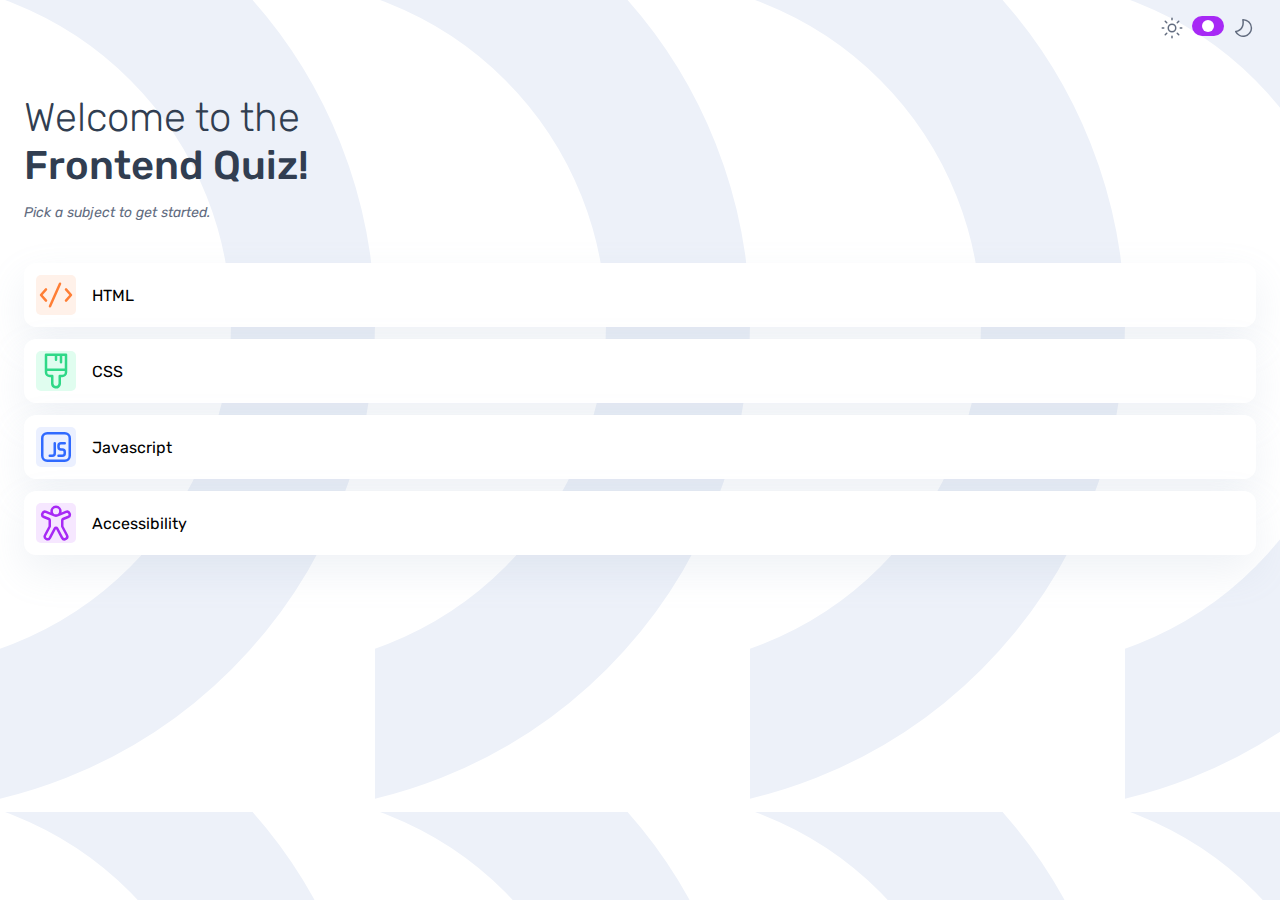
==== index.html @ c5ff5a82 "make html and css for start menu" ====
<!DOCTYPE html>
<html lang="en">
  <head>
    <meta charset="UTF-8" />
    <meta name="viewport" content="width=device-width, initial-scale=1.0" />
    <link rel="preconnect" href="https://fonts.googleapis.com" />
    <link rel="preconnect" href="https://fonts.gstatic.com" crossorigin />
    <link
      href="https://fonts.googleapis.com/css2?family=Rubik:ital,wght@0,300;0,400;0,500;1,400&display=swap"
      rel="stylesheet"
    />
    <link rel="stylesheet" href="./common.css" />
    <title>Document</title>
  </head>
  <body>
    <main class="main-container">
      <header class="startMenu-header">
        <svg
          class="icon-sunlight"
          xmlns="http://www.w3.org/2000/svg"
          width="24"
          height="24"
          fill="none"
          viewBox="0 0 24 24"
        >
          <path
            fill="#626C7F"
            d="M12 1.5a.75.75 0 0 1 .75.75v1.5a.75.75 0 1 1-1.5 0v-1.5A.75.75 0 0 1 12 1.5Zm0 15a4.5 4.5 0 1 0 0-9 4.5 4.5 0 0 0 0 9Zm0-1.5a3 3 0 1 1 0-6 3 3 0 0 1 0 6Zm9.75-2.25a.75.75 0 1 0 0-1.5h-1.5a.75.75 0 1 0 0 1.5h1.5ZM12 19.5a.75.75 0 0 1 .75.75v1.5a.75.75 0 1 1-1.5 0v-1.5a.75.75 0 0 1 .75-.75Zm-8.25-6.75a.75.75 0 1 0 0-1.5h-1.5a.75.75 0 1 0 0 1.5h1.5Zm.969-8.031a.75.75 0 0 1 1.062 0l1.5 1.5a.751.751 0 0 1-1.062 1.062l-1.5-1.5a.75.75 0 0 1 0-1.062Zm1.062 14.562a.75.75 0 1 1-1.062-1.06l1.5-1.5a.75.75 0 1 1 1.062 1.06l-1.5 1.5Zm13.5-14.562a.75.75 0 0 0-1.062 0l-1.5 1.5a.751.751 0 0 0 1.062 1.062l1.5-1.5a.75.75 0 0 0 0-1.062Zm-1.062 14.562a.75.75 0 0 0 1.062-1.06l-1.5-1.5a.75.75 0 0 0-1.062 1.06l1.5 1.5Z"
          />
        </svg>
        <svg
          class="svg-turn"
          width="20"
          height="20"
          viewBox="0 0 20 20"
          fill="none"
          xmlns="http://www.w3.org/2000/svg"
        >
          <circle cx="10" cy="10" r="10" fill="white" />
        </svg>
        <svg
          xmlns="http://www.w3.org/2000/svg"
          width="24"
          height="24"
          fill="none"
          viewBox="0 0 24 24"
        >
          <path
            fill="#626C7F"
            d="M11.775 4.522A7.5 7.5 0 1 1 4.898 16.09c2.104-.57 4.974-1.953 6.24-5.326.828-2.211.876-4.408.637-6.241ZM20.184 12a8.997 8.997 0 0 0-9.315-8.994.75.75 0 0 0-.713.888c.345 1.821.42 4.092-.424 6.342-1.2 3.201-4.203 4.26-6.115 4.606a.75.75 0 0 0-.542 1.066A9 9 0 0 0 20.184 12Z"
          />
        </svg>
      </header>
      <div class="wellcome">
        <h1 class="wellcome-h1">
          Welcome to the <br />
          <span class="frontend-quiz">Frontend Quiz!</span>
        </h1>
        <h4 class="pick">Pick a subject to get started.</h4>
      </div>

      <div class="section-buttons">
        <div id="html-btn" class="common-btn">
          <svg
            xmlns="http://www.w3.org/2000/svg"
            width="40"
            height="40"
            fill="none"
            viewBox="0 0 40 40"
          >
            <path
              fill="#FF7E35"
              d="M24.508 7.607a1.25 1.25 0 0 1 .634 1.65l-10 22.5a1.25 1.25 0 1 1-2.284-1.015l10-22.5a1.251 1.251 0 0 1 1.65-.635ZM10.832 13.44a1.249 1.249 0 0 1 .1 1.765L6.674 20l4.263 4.795a1.25 1.25 0 1 1-1.87 1.66l-5-5.625a1.25 1.25 0 0 1 0-1.66l5-5.625a1.25 1.25 0 0 1 1.764-.105Zm18.337 0a1.25 1.25 0 0 1 1.765.105l5 5.625a1.25 1.25 0 0 1 0 1.66l-5 5.625a1.25 1.25 0 1 1-1.87-1.66L33.327 20l-4.262-4.795a1.25 1.25 0 0 1 .105-1.765Z"
            />
          </svg>
          HTML
        </div>
        <div id="css-btn" class="common-btn">
          <svg
            xmlns="http://www.w3.org/2000/svg"
            width="40"
            height="40"
            fill="none"
            viewBox="0 0 40 40"
          >
            <path
              fill="#2FD887"
              d="M10 2.505a1.25 1.25 0 0 0-1.25 1.25V21.25a5 5 0 0 0 5 5H15v6.25a4.999 4.999 0 0 0 9.615 1.913c.25-.607.38-1.257.38-1.913v-6.25h1.255a5 5 0 0 0 5-5V3.755A1.25 1.25 0 0 0 30 2.505H10ZM28.75 17.5h-17.5V5.005h7.5V8.76a1.25 1.25 0 0 0 2.5 0V5.005h2.5v6.24a1.25 1.25 0 0 0 2.5 0v-6.24h2.5V17.5Zm-17.5 3.75V20h17.5v1.25a2.5 2.5 0 0 1-2.5 2.5h-2.505a1.25 1.25 0 0 0-1.25 1.25v7.5a2.497 2.497 0 1 1-4.995 0V25a1.25 1.25 0 0 0-1.25-1.25h-2.5a2.5 2.5 0 0 1-2.5-2.5Z"
            />
          </svg>
          CSS
        </div>
        <div id="js-btn" class="common-btn">
          <svg
            xmlns="http://www.w3.org/2000/svg"
            width="40"
            height="40"
            fill="none"
            viewBox="0 0 40 40"
          >
            <path
              fill="#306AFF"
              d="M21.25 18.75A3.75 3.75 0 0 1 25 15h3.75a1.25 1.25 0 0 1 0 2.5H25a1.25 1.25 0 0 0-1.25 1.25V20A1.25 1.25 0 0 0 25 21.25h1.25A3.75 3.75 0 0 1 30 25v1.25A3.75 3.75 0 0 1 26.25 30H22.5a1.25 1.25 0 0 1 0-2.5h3.75a1.25 1.25 0 0 0 1.25-1.25V25a1.25 1.25 0 0 0-1.25-1.25H25A3.75 3.75 0 0 1 21.25 20v-1.25ZM20 16.25a1.25 1.25 0 0 0-2.5 0v10a1.25 1.25 0 0 1-1.25 1.25h-2.5a1.25 1.25 0 0 0 0 2.5h2.5A3.75 3.75 0 0 0 20 26.25v-10Zm-15-5A6.25 6.25 0 0 1 11.25 5h17.5A6.25 6.25 0 0 1 35 11.25v17.5A6.25 6.25 0 0 1 28.75 35h-17.5A6.25 6.25 0 0 1 5 28.75v-17.5Zm6.25-3.75a3.75 3.75 0 0 0-3.75 3.75v17.5a3.75 3.75 0 0 0 3.75 3.75h17.5a3.75 3.75 0 0 0 3.75-3.75v-17.5a3.75 3.75 0 0 0-3.75-3.75h-17.5Z"
            />
          </svg>
          Javascript
        </div>
        <div id="accessibility" class="common-btn">
          <svg
            xmlns="http://www.w3.org/2000/svg"
            width="40"
            height="40"
            fill="none"
            viewBox="0 0 40 40"
          >
            <path
              fill="#A729F5"
              d="M16.875 8.125a3.125 3.125 0 1 1 6.25 0 3.125 3.125 0 0 1-6.25 0ZM20 2.5a5.625 5.625 0 0 0-5.475 6.915l-4.03-1.625a4 4 0 0 0-5.19 2.18 3.95 3.95 0 0 0 2.175 5.175l5.02 2.027v5.96l-4.532 8.525a3.98 3.98 0 0 0 7.024 3.738L20 25.975l5.01 9.42a3.978 3.978 0 0 0 7.025-3.735L27.5 23.13v-5.957l5.02-2.028a3.95 3.95 0 0 0 2.175-5.175 4 4 0 0 0-5.19-2.183l-4.027 1.628A5.626 5.626 0 0 0 20 2.5ZM7.618 10.922a1.5 1.5 0 0 1 1.94-.817l8.57 3.463a5 5 0 0 0 3.744 0l8.57-3.463a1.5 1.5 0 0 1 1.94.817 1.45 1.45 0 0 1-.8 1.905l-5.02 2.025A2.5 2.5 0 0 0 25 17.175v5.957c0 .41.1.814.293 1.175l4.535 8.528a1.48 1.48 0 0 1-2.61 1.39l-5.01-9.425a2.5 2.5 0 0 0-4.415 0l-5.008 9.418a1.477 1.477 0 1 1-2.61-1.388l4.532-8.525A2.5 2.5 0 0 0 15 23.133v-5.96a2.5 2.5 0 0 0-1.563-2.318l-5.02-2.03a1.45 1.45 0 0 1-.8-1.902Z"
            />
          </svg>
          Accessibility
        </div>
      </div>
    </main>
    <script src="./script.js" defer></script>
  </body>
</html>
---- common.css ----
* {
  margin: 0;
  padding: 0;
  box-sizing: border-box;
}
body {
  font-family: "Rubik", sans-serif;
  display: flex;
  justify-content: center;
  align-items: center;
  background-image: url("./images/pattern-background-mobile-light.svg");
}
/*mobile start menu styles*/
.startMenu-header {
  display: flex;
  justify-content: flex-end;
  gap: 8px;
}
.svg-turn {
  padding: 4px;
  border-radius: 999px;
  background: var(--Purple, #a729f5);
  width: 32px;
  height: 20px;
}
.main-container {
  padding: 16px 24px 0;
  display: flex;
  flex-direction: column;
  width: 100%;
  height: 100vh;
}
.wellcome {
  margin: 58px 0 40px;
}
.wellcome-h1 {
  color: var(--Dark-Navy, #313e51);
  font-size: 40px;
  font-weight: 300;
  line-height: 100%;
  padding: 0px 0 16px;
  display: flex;
  flex-direction: column;
  gap: 8px;
}
.frontend-quiz {
  color: var(--Dark-Navy, #313e51);
  font-size: 40px;
  font-weight: 500;
  line-height: 100%;
}
.pick {
  color: var(--Grey-Navy, #626c7f);
  font-size: 14px;
  font-style: italic;
  font-weight: 400;
  line-height: 150%; /* 21px */
}
.section-buttons {
  display: flex;
  flex-direction: column;
  gap: 12px;
}
.common-btn {
  display: flex;
  align-items: center;
  padding: 12px;
  gap: 16px;
  align-self: stretch;
  border-radius: 12px;
  background: var(--Pure-White, #fff);
  box-shadow: 0px 16px 40px 0px rgba(143, 160, 193, 0.14);
}
#html-btn svg {
  border-radius: 5px;
  width: 40px;
  height: 40px;
  background-color: #fff1e9;
}
#css-btn svg {
  border-radius: 5px;
  width: 40px;
  height: 40px;
  background-color: #e0fdef;
}
#js-btn svg {
  border-radius: 5px;
  width: 40px;
  height: 40px;
  background-color: #ebf0ff;
}
#accessibility svg {
  border-radius: 5px;
  width: 40px;
  height: 40px;
  background-color: #f6e7ff;
}
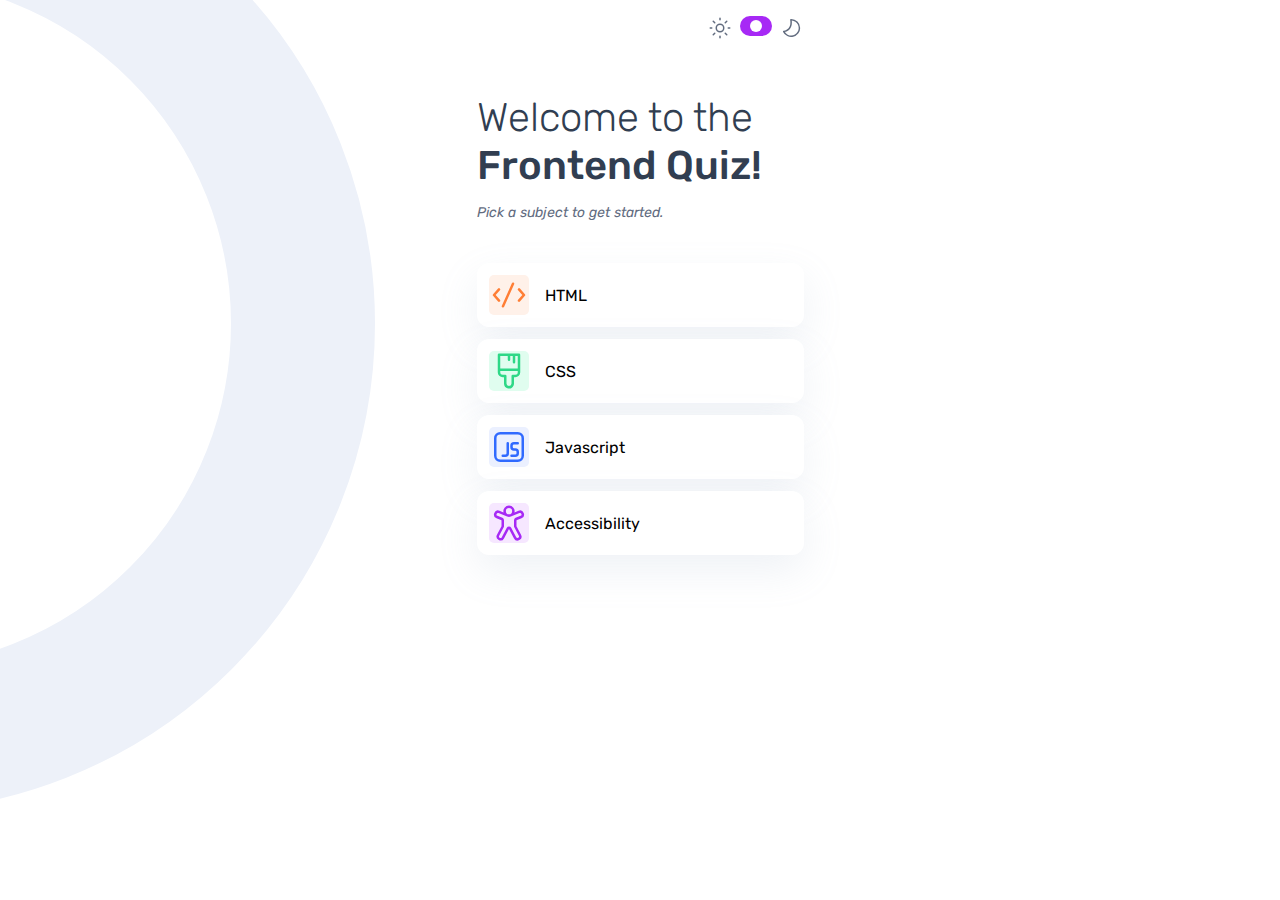
==== commit dc03ae58: "make question page html and css" ====
--- a/index.html
+++ b/index.html
@@ -10,7 +10,7 @@
       rel="stylesheet"
     />
     <link rel="stylesheet" href="./common.css" />
-    <title>Document</title>
+    <title>Start Menu</title>
   </head>
   <body>
     <main class="main-container">
--- a/common.css
+++ b/common.css
@@ -9,6 +9,7 @@
   justify-content: center;
   align-items: center;
   background-image: url("./images/pattern-background-mobile-light.svg");
+  background-repeat: no-repeat;
 }
 /*mobile start menu styles*/
 .startMenu-header {
@@ -27,7 +28,7 @@
   padding: 16px 24px 0;
   display: flex;
   flex-direction: column;
-  width: 100%;
+  width: 375px;
   height: 100vh;
 }
 .wellcome {
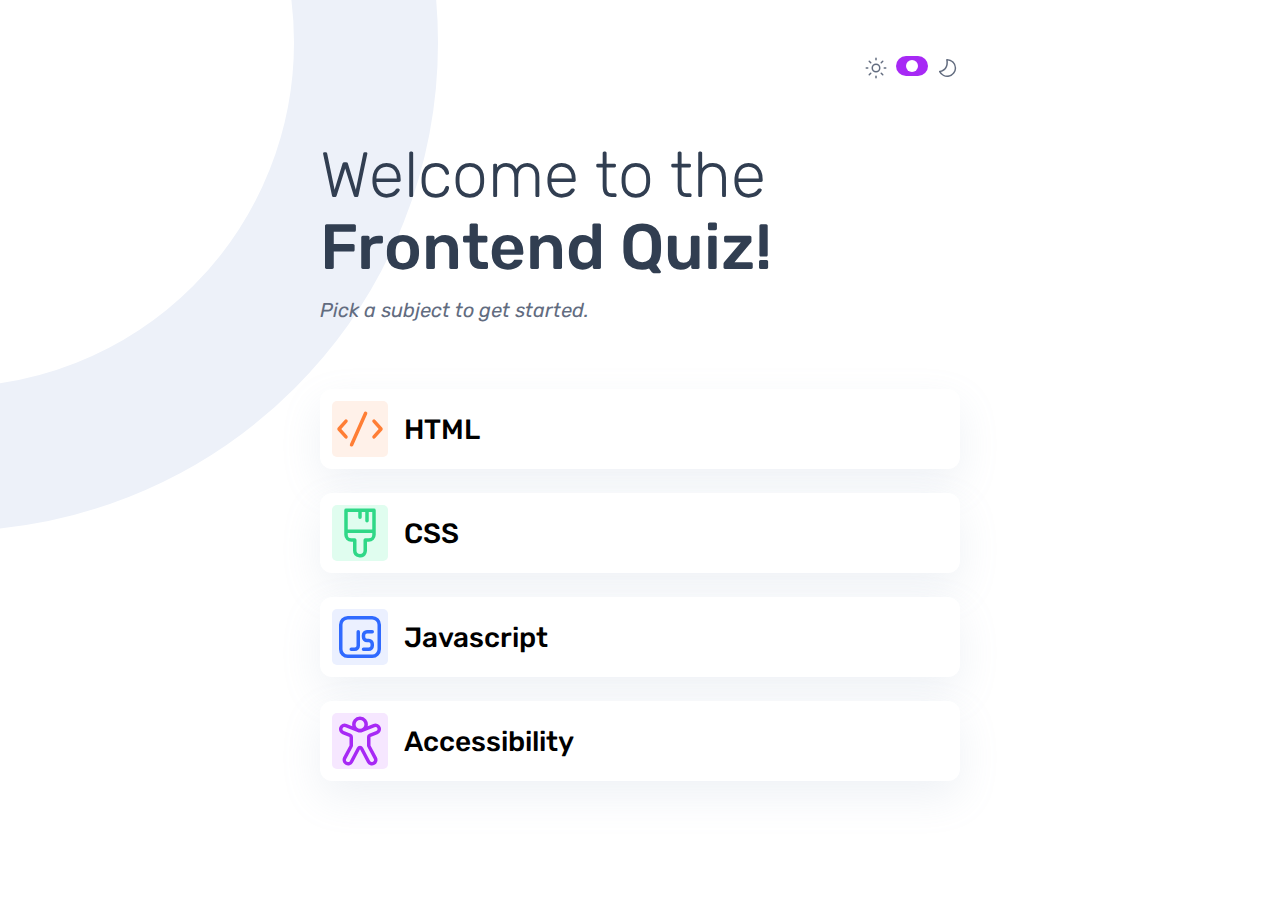
==== commit e092e685: "Implement responsive design for tablets" ====
--- a/index.html
+++ b/index.html
@@ -61,64 +61,72 @@
 
       <div class="section-buttons">
         <div id="html-btn" class="common-btn">
-          <svg
-            xmlns="http://www.w3.org/2000/svg"
-            width="40"
-            height="40"
-            fill="none"
-            viewBox="0 0 40 40"
-          >
-            <path
-              fill="#FF7E35"
-              d="M24.508 7.607a1.25 1.25 0 0 1 .634 1.65l-10 22.5a1.25 1.25 0 1 1-2.284-1.015l10-22.5a1.251 1.251 0 0 1 1.65-.635ZM10.832 13.44a1.249 1.249 0 0 1 .1 1.765L6.674 20l4.263 4.795a1.25 1.25 0 1 1-1.87 1.66l-5-5.625a1.25 1.25 0 0 1 0-1.66l5-5.625a1.25 1.25 0 0 1 1.764-.105Zm18.337 0a1.25 1.25 0 0 1 1.765.105l5 5.625a1.25 1.25 0 0 1 0 1.66l-5 5.625a1.25 1.25 0 1 1-1.87-1.66L33.327 20l-4.262-4.795a1.25 1.25 0 0 1 .105-1.765Z"
-            />
-          </svg>
-          HTML
+          <div class="category-btn">
+            <svg
+              xmlns="http://www.w3.org/2000/svg"
+              width="40"
+              height="40"
+              fill="none"
+              viewBox="0 0 40 40"
+            >
+              <path
+                fill="#FF7E35"
+                d="M24.508 7.607a1.25 1.25 0 0 1 .634 1.65l-10 22.5a1.25 1.25 0 1 1-2.284-1.015l10-22.5a1.251 1.251 0 0 1 1.65-.635ZM10.832 13.44a1.249 1.249 0 0 1 .1 1.765L6.674 20l4.263 4.795a1.25 1.25 0 1 1-1.87 1.66l-5-5.625a1.25 1.25 0 0 1 0-1.66l5-5.625a1.25 1.25 0 0 1 1.764-.105Zm18.337 0a1.25 1.25 0 0 1 1.765.105l5 5.625a1.25 1.25 0 0 1 0 1.66l-5 5.625a1.25 1.25 0 1 1-1.87-1.66L33.327 20l-4.262-4.795a1.25 1.25 0 0 1 .105-1.765Z"
+              />
+            </svg>
+            <div class="common-title">HTML</div>
+          </div>
         </div>
         <div id="css-btn" class="common-btn">
-          <svg
-            xmlns="http://www.w3.org/2000/svg"
-            width="40"
-            height="40"
-            fill="none"
-            viewBox="0 0 40 40"
-          >
-            <path
-              fill="#2FD887"
-              d="M10 2.505a1.25 1.25 0 0 0-1.25 1.25V21.25a5 5 0 0 0 5 5H15v6.25a4.999 4.999 0 0 0 9.615 1.913c.25-.607.38-1.257.38-1.913v-6.25h1.255a5 5 0 0 0 5-5V3.755A1.25 1.25 0 0 0 30 2.505H10ZM28.75 17.5h-17.5V5.005h7.5V8.76a1.25 1.25 0 0 0 2.5 0V5.005h2.5v6.24a1.25 1.25 0 0 0 2.5 0v-6.24h2.5V17.5Zm-17.5 3.75V20h17.5v1.25a2.5 2.5 0 0 1-2.5 2.5h-2.505a1.25 1.25 0 0 0-1.25 1.25v7.5a2.497 2.497 0 1 1-4.995 0V25a1.25 1.25 0 0 0-1.25-1.25h-2.5a2.5 2.5 0 0 1-2.5-2.5Z"
-            />
-          </svg>
-          CSS
+          <div class="category-btn">
+            <svg
+              xmlns="http://www.w3.org/2000/svg"
+              width="40"
+              height="40"
+              fill="none"
+              viewBox="0 0 40 40"
+            >
+              <path
+                fill="#2FD887"
+                d="M10 2.505a1.25 1.25 0 0 0-1.25 1.25V21.25a5 5 0 0 0 5 5H15v6.25a4.999 4.999 0 0 0 9.615 1.913c.25-.607.38-1.257.38-1.913v-6.25h1.255a5 5 0 0 0 5-5V3.755A1.25 1.25 0 0 0 30 2.505H10ZM28.75 17.5h-17.5V5.005h7.5V8.76a1.25 1.25 0 0 0 2.5 0V5.005h2.5v6.24a1.25 1.25 0 0 0 2.5 0v-6.24h2.5V17.5Zm-17.5 3.75V20h17.5v1.25a2.5 2.5 0 0 1-2.5 2.5h-2.505a1.25 1.25 0 0 0-1.25 1.25v7.5a2.497 2.497 0 1 1-4.995 0V25a1.25 1.25 0 0 0-1.25-1.25h-2.5a2.5 2.5 0 0 1-2.5-2.5Z"
+              />
+            </svg>
+            <div class="common-title">CSS</div>
+          </div>
         </div>
         <div id="js-btn" class="common-btn">
-          <svg
-            xmlns="http://www.w3.org/2000/svg"
-            width="40"
-            height="40"
-            fill="none"
-            viewBox="0 0 40 40"
-          >
-            <path
-              fill="#306AFF"
-              d="M21.25 18.75A3.75 3.75 0 0 1 25 15h3.75a1.25 1.25 0 0 1 0 2.5H25a1.25 1.25 0 0 0-1.25 1.25V20A1.25 1.25 0 0 0 25 21.25h1.25A3.75 3.75 0 0 1 30 25v1.25A3.75 3.75 0 0 1 26.25 30H22.5a1.25 1.25 0 0 1 0-2.5h3.75a1.25 1.25 0 0 0 1.25-1.25V25a1.25 1.25 0 0 0-1.25-1.25H25A3.75 3.75 0 0 1 21.25 20v-1.25ZM20 16.25a1.25 1.25 0 0 0-2.5 0v10a1.25 1.25 0 0 1-1.25 1.25h-2.5a1.25 1.25 0 0 0 0 2.5h2.5A3.75 3.75 0 0 0 20 26.25v-10Zm-15-5A6.25 6.25 0 0 1 11.25 5h17.5A6.25 6.25 0 0 1 35 11.25v17.5A6.25 6.25 0 0 1 28.75 35h-17.5A6.25 6.25 0 0 1 5 28.75v-17.5Zm6.25-3.75a3.75 3.75 0 0 0-3.75 3.75v17.5a3.75 3.75 0 0 0 3.75 3.75h17.5a3.75 3.75 0 0 0 3.75-3.75v-17.5a3.75 3.75 0 0 0-3.75-3.75h-17.5Z"
-            />
-          </svg>
-          Javascript
+          <div class="category-btn">
+            <svg
+              xmlns="http://www.w3.org/2000/svg"
+              width="40"
+              height="40"
+              fill="none"
+              viewBox="0 0 40 40"
+            >
+              <path
+                fill="#306AFF"
+                d="M21.25 18.75A3.75 3.75 0 0 1 25 15h3.75a1.25 1.25 0 0 1 0 2.5H25a1.25 1.25 0 0 0-1.25 1.25V20A1.25 1.25 0 0 0 25 21.25h1.25A3.75 3.75 0 0 1 30 25v1.25A3.75 3.75 0 0 1 26.25 30H22.5a1.25 1.25 0 0 1 0-2.5h3.75a1.25 1.25 0 0 0 1.25-1.25V25a1.25 1.25 0 0 0-1.25-1.25H25A3.75 3.75 0 0 1 21.25 20v-1.25ZM20 16.25a1.25 1.25 0 0 0-2.5 0v10a1.25 1.25 0 0 1-1.25 1.25h-2.5a1.25 1.25 0 0 0 0 2.5h2.5A3.75 3.75 0 0 0 20 26.25v-10Zm-15-5A6.25 6.25 0 0 1 11.25 5h17.5A6.25 6.25 0 0 1 35 11.25v17.5A6.25 6.25 0 0 1 28.75 35h-17.5A6.25 6.25 0 0 1 5 28.75v-17.5Zm6.25-3.75a3.75 3.75 0 0 0-3.75 3.75v17.5a3.75 3.75 0 0 0 3.75 3.75h17.5a3.75 3.75 0 0 0 3.75-3.75v-17.5a3.75 3.75 0 0 0-3.75-3.75h-17.5Z"
+              />
+            </svg>
+            <div class="common-title">Javascript</div>
+          </div>
         </div>
         <div id="accessibility" class="common-btn">
-          <svg
-            xmlns="http://www.w3.org/2000/svg"
-            width="40"
-            height="40"
-            fill="none"
-            viewBox="0 0 40 40"
-          >
-            <path
-              fill="#A729F5"
-              d="M16.875 8.125a3.125 3.125 0 1 1 6.25 0 3.125 3.125 0 0 1-6.25 0ZM20 2.5a5.625 5.625 0 0 0-5.475 6.915l-4.03-1.625a4 4 0 0 0-5.19 2.18 3.95 3.95 0 0 0 2.175 5.175l5.02 2.027v5.96l-4.532 8.525a3.98 3.98 0 0 0 7.024 3.738L20 25.975l5.01 9.42a3.978 3.978 0 0 0 7.025-3.735L27.5 23.13v-5.957l5.02-2.028a3.95 3.95 0 0 0 2.175-5.175 4 4 0 0 0-5.19-2.183l-4.027 1.628A5.626 5.626 0 0 0 20 2.5ZM7.618 10.922a1.5 1.5 0 0 1 1.94-.817l8.57 3.463a5 5 0 0 0 3.744 0l8.57-3.463a1.5 1.5 0 0 1 1.94.817 1.45 1.45 0 0 1-.8 1.905l-5.02 2.025A2.5 2.5 0 0 0 25 17.175v5.957c0 .41.1.814.293 1.175l4.535 8.528a1.48 1.48 0 0 1-2.61 1.39l-5.01-9.425a2.5 2.5 0 0 0-4.415 0l-5.008 9.418a1.477 1.477 0 1 1-2.61-1.388l4.532-8.525A2.5 2.5 0 0 0 15 23.133v-5.96a2.5 2.5 0 0 0-1.563-2.318l-5.02-2.03a1.45 1.45 0 0 1-.8-1.902Z"
-            />
-          </svg>
-          Accessibility
+          <div class="category-btn">
+            <svg
+              xmlns="http://www.w3.org/2000/svg"
+              width="40"
+              height="40"
+              fill="none"
+              viewBox="0 0 40 40"
+            >
+              <path
+                fill="#A729F5"
+                d="M16.875 8.125a3.125 3.125 0 1 1 6.25 0 3.125 3.125 0 0 1-6.25 0ZM20 2.5a5.625 5.625 0 0 0-5.475 6.915l-4.03-1.625a4 4 0 0 0-5.19 2.18 3.95 3.95 0 0 0 2.175 5.175l5.02 2.027v5.96l-4.532 8.525a3.98 3.98 0 0 0 7.024 3.738L20 25.975l5.01 9.42a3.978 3.978 0 0 0 7.025-3.735L27.5 23.13v-5.957l5.02-2.028a3.95 3.95 0 0 0 2.175-5.175 4 4 0 0 0-5.19-2.183l-4.027 1.628A5.626 5.626 0 0 0 20 2.5ZM7.618 10.922a1.5 1.5 0 0 1 1.94-.817l8.57 3.463a5 5 0 0 0 3.744 0l8.57-3.463a1.5 1.5 0 0 1 1.94.817 1.45 1.45 0 0 1-.8 1.905l-5.02 2.025A2.5 2.5 0 0 0 25 17.175v5.957c0 .41.1.814.293 1.175l4.535 8.528a1.48 1.48 0 0 1-2.61 1.39l-5.01-9.425a2.5 2.5 0 0 0-4.415 0l-5.008 9.418a1.477 1.477 0 1 1-2.61-1.388l4.532-8.525A2.5 2.5 0 0 0 15 23.133v-5.96a2.5 2.5 0 0 0-1.563-2.318l-5.02-2.03a1.45 1.45 0 0 1-.8-1.902Z"
+              />
+            </svg>
+            <div class="common-title">Accessibility</div>
+          </div>
         </div>
       </div>
     </main>
--- a/common.css
+++ b/common.css
@@ -63,14 +63,20 @@
   gap: 12px;
 }
 .common-btn {
+  border: none;
   display: flex;
   align-items: center;
+  justify-content: space-between;
   padding: 12px;
   gap: 16px;
   align-self: stretch;
   border-radius: 12px;
+  cursor: pointer;
   background: var(--Pure-White, #fff);
   box-shadow: 0px 16px 40px 0px rgba(143, 160, 193, 0.14);
+}
+.common-title {
+  font-weight: 500;
 }
 #html-btn svg {
   border-radius: 5px;
@@ -96,3 +102,62 @@
   height: 40px;
   background-color: #f6e7ff;
 }
+.category-btn {
+  display: flex;
+  justify-content: center;
+  align-items: center;
+  gap: 16px;
+}
+/*MEDIA QUERIES*/
+@media (min-width: 768px) {
+  .main-container {
+    width: 768px;
+    padding: 56px 64px 0;
+  }
+  .section-buttons {
+    gap: 24px;
+  }
+  .category-btn {
+    gap: 32px;
+  }
+  .wellcome-h1 {
+    font-size: 64px;
+  }
+  .frontend-quiz {
+    font-size: 64px;
+  }
+  .pick {
+    font-size: 20px;
+  }
+  .wellcome {
+    margin: 63px 0 64px;
+  }
+  #html-btn svg {
+    width: 56px;
+    height: 56px;
+  }
+  #css-btn svg {
+    width: 56px;
+    height: 56px;
+  }
+  #js-btn svg {
+    width: 56px;
+    height: 56px;
+  }
+  #accessibility svg {
+    width: 56px;
+    height: 56px;
+  }
+  .category-btn {
+    display: flex;
+    justify-content: center;
+    align-items: center;
+    gap: 16px;
+  }
+  .common-title {
+    font-size: 28px;
+  }
+  body {
+    background-image: url("./images/pattern-background-tablet-light.svg");
+  }
+}
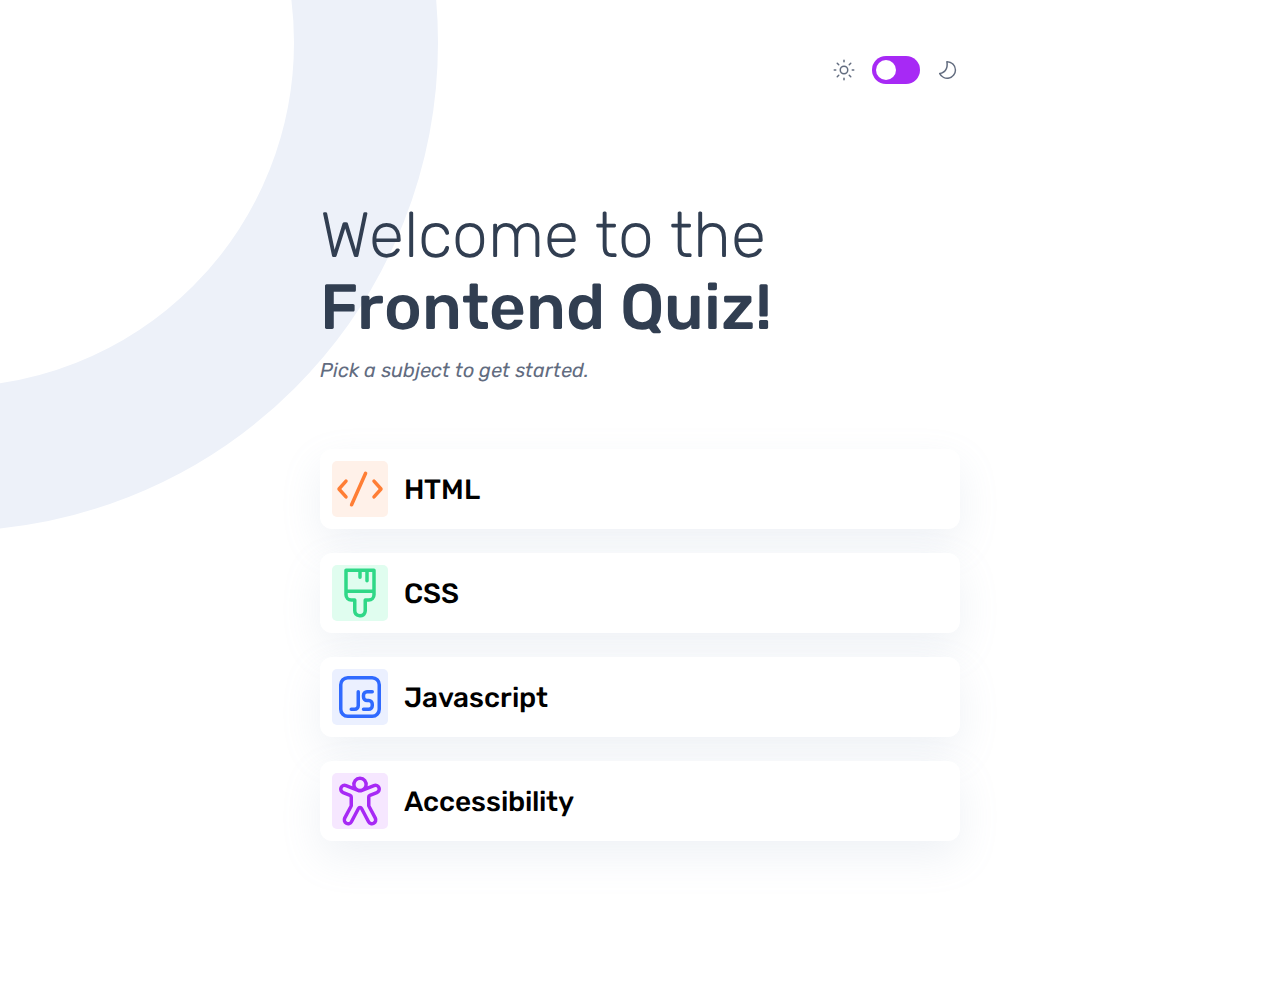
==== commit 2a0da8a6: "Improve Desktop Responsiveness :Refactored CSS to improve readability and maintainability" ====
--- a/index.html
+++ b/index.html
@@ -13,44 +13,48 @@
     <title>Start Menu</title>
   </head>
   <body>
+    <header class="startMenu-header">
+      <div class="header-icons">
+        <svg
+        class="icon-sunlight"
+        xmlns="http://www.w3.org/2000/svg"
+        width="24"
+        height="24"
+        fill="none"
+        viewBox="0 0 24 24"
+      >
+        <path
+          fill="#626C7F"
+          d="M12 1.5a.75.75 0 0 1 .75.75v1.5a.75.75 0 1 1-1.5 0v-1.5A.75.75 0 0 1 12 1.5Zm0 15a4.5 4.5 0 1 0 0-9 4.5 4.5 0 0 0 0 9Zm0-1.5a3 3 0 1 1 0-6 3 3 0 0 1 0 6Zm9.75-2.25a.75.75 0 1 0 0-1.5h-1.5a.75.75 0 1 0 0 1.5h1.5ZM12 19.5a.75.75 0 0 1 .75.75v1.5a.75.75 0 1 1-1.5 0v-1.5a.75.75 0 0 1 .75-.75Zm-8.25-6.75a.75.75 0 1 0 0-1.5h-1.5a.75.75 0 1 0 0 1.5h1.5Zm.969-8.031a.75.75 0 0 1 1.062 0l1.5 1.5a.751.751 0 0 1-1.062 1.062l-1.5-1.5a.75.75 0 0 1 0-1.062Zm1.062 14.562a.75.75 0 1 1-1.062-1.06l1.5-1.5a.75.75 0 1 1 1.062 1.06l-1.5 1.5Zm13.5-14.562a.75.75 0 0 0-1.062 0l-1.5 1.5a.751.751 0 0 0 1.062 1.062l1.5-1.5a.75.75 0 0 0 0-1.062Zm-1.062 14.562a.75.75 0 0 0 1.062-1.06l-1.5-1.5a.75.75 0 0 0-1.062 1.06l1.5 1.5Z"
+        />
+      </svg>
+      <div class="svg-turn-div">
+        <svg
+        class="svg-turn"
+        width="20"
+        height="20"
+        viewBox="0 0 20 20"
+        fill="none"
+        xmlns="http://www.w3.org/2000/svg"
+      >
+        <circle cx="10" cy="10" r="10" fill="white" />
+      </svg>
+      </div>
+      <svg
+      class="svg-moon"
+        xmlns="http://www.w3.org/2000/svg"
+        width="24"
+        height="24"
+        fill="none"
+        viewBox="0 0 24 24"
+      >
+        <path
+          fill="#626C7F"
+          d="M11.775 4.522A7.5 7.5 0 1 1 4.898 16.09c2.104-.57 4.974-1.953 6.24-5.326.828-2.211.876-4.408.637-6.241ZM20.184 12a8.997 8.997 0 0 0-9.315-8.994.75.75 0 0 0-.713.888c.345 1.821.42 4.092-.424 6.342-1.2 3.201-4.203 4.26-6.115 4.606a.75.75 0 0 0-.542 1.066A9 9 0 0 0 20.184 12Z"
+        />
+      </div>
+    </header>
     <main class="main-container">
-      <header class="startMenu-header">
-        <svg
-          class="icon-sunlight"
-          xmlns="http://www.w3.org/2000/svg"
-          width="24"
-          height="24"
-          fill="none"
-          viewBox="0 0 24 24"
-        >
-          <path
-            fill="#626C7F"
-            d="M12 1.5a.75.75 0 0 1 .75.75v1.5a.75.75 0 1 1-1.5 0v-1.5A.75.75 0 0 1 12 1.5Zm0 15a4.5 4.5 0 1 0 0-9 4.5 4.5 0 0 0 0 9Zm0-1.5a3 3 0 1 1 0-6 3 3 0 0 1 0 6Zm9.75-2.25a.75.75 0 1 0 0-1.5h-1.5a.75.75 0 1 0 0 1.5h1.5ZM12 19.5a.75.75 0 0 1 .75.75v1.5a.75.75 0 1 1-1.5 0v-1.5a.75.75 0 0 1 .75-.75Zm-8.25-6.75a.75.75 0 1 0 0-1.5h-1.5a.75.75 0 1 0 0 1.5h1.5Zm.969-8.031a.75.75 0 0 1 1.062 0l1.5 1.5a.751.751 0 0 1-1.062 1.062l-1.5-1.5a.75.75 0 0 1 0-1.062Zm1.062 14.562a.75.75 0 1 1-1.062-1.06l1.5-1.5a.75.75 0 1 1 1.062 1.06l-1.5 1.5Zm13.5-14.562a.75.75 0 0 0-1.062 0l-1.5 1.5a.751.751 0 0 0 1.062 1.062l1.5-1.5a.75.75 0 0 0 0-1.062Zm-1.062 14.562a.75.75 0 0 0 1.062-1.06l-1.5-1.5a.75.75 0 0 0-1.062 1.06l1.5 1.5Z"
-          />
-        </svg>
-        <svg
-          class="svg-turn"
-          width="20"
-          height="20"
-          viewBox="0 0 20 20"
-          fill="none"
-          xmlns="http://www.w3.org/2000/svg"
-        >
-          <circle cx="10" cy="10" r="10" fill="white" />
-        </svg>
-        <svg
-          xmlns="http://www.w3.org/2000/svg"
-          width="24"
-          height="24"
-          fill="none"
-          viewBox="0 0 24 24"
-        >
-          <path
-            fill="#626C7F"
-            d="M11.775 4.522A7.5 7.5 0 1 1 4.898 16.09c2.104-.57 4.974-1.953 6.24-5.326.828-2.211.876-4.408.637-6.241ZM20.184 12a8.997 8.997 0 0 0-9.315-8.994.75.75 0 0 0-.713.888c.345 1.821.42 4.092-.424 6.342-1.2 3.201-4.203 4.26-6.115 4.606a.75.75 0 0 0-.542 1.066A9 9 0 0 0 20.184 12Z"
-          />
-        </svg>
-      </header>
       <div class="wellcome">
         <h1 class="wellcome-h1">
           Welcome to the <br />
--- a/common.css
+++ b/common.css
@@ -6,6 +6,7 @@
 body {
   font-family: "Rubik", sans-serif;
   display: flex;
+  flex-direction: column;
   justify-content: center;
   align-items: center;
   background-image: url("./images/pattern-background-mobile-light.svg");
@@ -14,15 +15,37 @@
 /*mobile start menu styles*/
 .startMenu-header {
   display: flex;
+  width: 375px;
+  padding: 24px;
   justify-content: flex-end;
+}
+.header-icons {
+  display: flex;
+  justify-content: center;
+  align-items: center;
   gap: 8px;
 }
-.svg-turn {
+.svg-turn-div .svg-turn {
+  width: 12px;
+  height: 12px;
+}
+.header-icons .icon-sunlight {
+  width: 16px;
+  height: 16px;
+}
+.header-icons .svg-moon {
+  width: 16px;
+  height: 16px;
+}
+.svg-turn-div {
   padding: 4px;
   border-radius: 999px;
   background: var(--Purple, #a729f5);
   width: 32px;
   height: 20px;
+  display: flex;
+  justify-content: flex-start;
+  align-items: center;
 }
 .main-container {
   padding: 16px 24px 0;
@@ -110,7 +133,30 @@
 }
 /*MEDIA QUERIES*/
 @media (min-width: 768px) {
+  .svg-turn-div {
+    width: 48px;
+    height: 28px;
+  }
+  .svg-turn-div .svg-turn {
+    width: 20px;
+    height: 20px;
+  }
+  .header-icons .icon-sunlight {
+    width: 24px;
+    height: 24px;
+  }
+  .header-icons .svg-moon {
+    width: 24px;
+    height: 24px;
+  }
+  .header-icons {
+    gap: 16px;
+  }
   .main-container {
+    width: 768px;
+    padding: 56px 64px 0;
+  }
+  .startMenu-header {
     width: 768px;
     padding: 56px 64px 0;
   }
@@ -161,3 +207,37 @@
     background-image: url("./images/pattern-background-tablet-light.svg");
   }
 }
+@media (min-width: 1440px) {
+  body {
+    background-image: url("./images/pattern-background-desktop-light.svg");
+    background-size: cover;
+  }
+  .main-container {
+    flex-direction: row;
+    width: 1160px;
+    gap: 95px;
+    margin-top: 95px;
+  }
+  .startMenu-header {
+    width: 1160px;
+    padding: 97px 64px 0;
+  }
+  .header-icons {
+    gap: 16px;
+  }
+  .section-buttons {
+    width: 100%;
+  }
+  .wellcome {
+    margin: 0;
+  }
+  .wellcome-h1 {
+    width: 452px;
+  }
+  .pick {
+    margin-top: 48px;
+  }
+  .common-btn {
+    height: 96px;
+  }
+}
